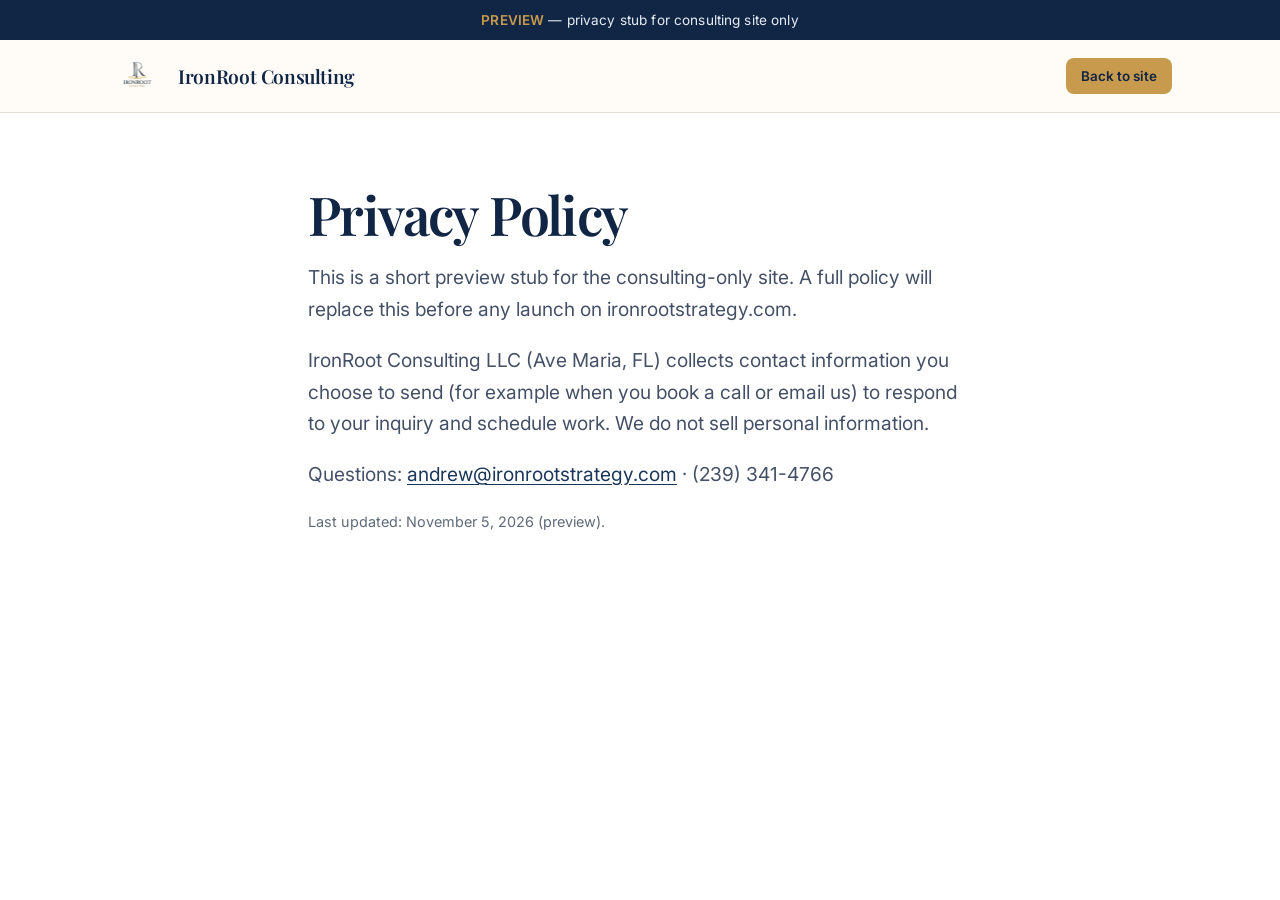
==== privacy.html @ d34fcd2e "Add the production site from the preview, plus production-only extras. Copies the current ironrootst" ====
<!DOCTYPE html>
<html lang="en">
<head>
<meta charset="utf-8">
<meta name="viewport" content="width=device-width, initial-scale=1">
<!-- Hostname-gated noindex: injected only on *.github.io. Do not replace with a static robots meta; that would noindex production if these files are published as-is. -->
<script>
(function () {
  var host = (location.hostname || "").toLowerCase();
  if (host !== "ironrootconsulting.github.io" && !/\.github\.io$/.test(host)) return;
  if (!document.head) return;
  var meta = document.createElement("meta");
  meta.name = "robots";
  meta.content = "noindex";
  document.head.appendChild(meta);
})();
</script>
<meta name="google-site-verification" content="wTup8eq-XtZjlLZiZfCCiqJYmP6QYBVNpn3Ds-2y3cA" />
<!-- Google tag (gtag.js) -->
<script async src="https://www.googletagmanager.com/gtag/js?id=G-VJBLDFXN01"></script>
<script>
  window.dataLayer = window.dataLayer || [];
  function gtag(){dataLayer.push(arguments);}
  gtag('js', new Date());

  gtag('config', 'G-VJBLDFXN01');
</script>
<title>Privacy Policy – IronRoot Consulting</title>
<link rel="icon" href="favicon.svg" type="image/svg+xml">
<link href="https://fonts.googleapis.com/css2?family=Inter:wght@400;600&family=Playfair+Display:wght@700&display=swap" rel="stylesheet">
<link rel="stylesheet" href="styles.css">
</head>
<body>
<div class="preview-banner"><strong>PREVIEW</strong> — privacy stub for consulting site only</div>
<header class="top"><div class="wrap">
  <a class="brand" href="index.html"><img src="assets/ir-logo.png" alt="" width="40" height="40"> IronRoot Consulting</a>
  <nav><a class="btn nav" href="index.html">Back to site</a></nav>
</div></header>
<section><div class="wrap" style="max-width:720px">
  <h2 style="text-align:left">Privacy Policy</h2>
  <p style="color:var(--slate)">This is a short preview stub for the consulting-only site. A full policy will replace this before any launch on ironrootstrategy.com.</p>
  <p style="color:var(--slate)">IronRoot Consulting LLC (Ave Maria, FL) collects contact information you choose to send (for example when you book a call or email us) to respond to your inquiry and schedule work. We do not sell personal information.</p>
  <p style="color:var(--slate)">Questions: <a href="mailto:andrew@ironrootstrategy.com">andrew@ironrootstrategy.com</a> · (239) 341-4766</p>
  <p style="color:var(--muted);font-size:.9rem">Last updated: November 5, 2026 (preview).</p>
</div></section>
</body>
</html>
---- styles.css ----
/* IronRoot Consulting preview — calm navy, gold only on actions */
:root{
  --navy:#112545;
  --navy-2:#1a3658;
  --deep:#0B1526;
  --gold:#C79A4D;
  --gold-d:#a67c35;
  --ink:#1c2430;
  --slate:#445066;
  --muted:#5f6b7a;
  --line:#e4dfd6;
  --bg:#F7F5F1;
  --white:#fff;
}
*{box-sizing:border-box}
img,picture{max-width:100%}
html{scroll-behavior:smooth}
body{
  margin:0;
  font-family:Inter,system-ui,-apple-system,Segoe UI,Roboto,sans-serif;
  font-size:clamp(1.02rem,0.35vw + 0.96rem,1.2rem);
  color:var(--ink);
  background:var(--white);
  line-height:1.65;
  -webkit-font-smoothing:antialiased;
}
h1,h2,h3,.brand{font-family:"Playfair Display",Georgia,serif;font-weight:600}
h1,h2{letter-spacing:-.03em}
strong{font-weight:600}
a{color:var(--navy-2);text-underline-offset:3px}
a:hover{color:var(--navy)}
a:focus-visible,summary:focus-visible,.btn:focus-visible{outline:2px solid var(--gold);outline-offset:3px}
.wrap{max-width:1120px;margin:0 auto;padding:0 28px}
main section[id]{scroll-margin-top:84px}

.preview-banner{background:var(--navy);color:#e7edf4;text-align:center;font-size:.85rem;letter-spacing:.01em;padding:9px 16px}
.preview-banner strong{color:var(--gold);font-weight:600}

.confirm{display:inline-block;background:#fef3c7;color:#92400e;border:1px solid #f59e0b;font-size:.72rem;font-weight:600;padding:2px 8px;border-radius:4px;margin-left:6px;vertical-align:middle;letter-spacing:.01em;line-height:1.4;font-family:Inter,sans-serif}
.confirm-block{background:#fffbeb;border-left:3px solid var(--gold);padding:12px 16px;margin:16px 0;font-size:.95rem;color:#78350f;line-height:1.5}

header.top{position:sticky;top:0;z-index:20;background:#fffcf8;border-bottom:1px solid var(--line)}
.top .wrap{display:flex;align-items:center;justify-content:space-between;min-height:72px;gap:20px}
.brand{display:flex;align-items:center;gap:12px;text-decoration:none;color:var(--navy);font-size:1.2rem;letter-spacing:-.02em;line-height:1.1}
.brand img{height:40px;width:auto;object-fit:contain;object-position:center;background:transparent}
nav{position:relative;display:flex;align-items:center;flex-wrap:wrap;justify-content:flex-end;gap:2px 2px}
nav a{color:var(--slate);text-decoration:none;margin-left:16px;font-size:.92rem;font-family:Inter,sans-serif;font-weight:500}
nav a:hover{color:var(--navy)}

.btn{display:inline-block;background:var(--gold);color:var(--navy);text-decoration:none;font-weight:600;padding:14px 22px;border-radius:8px;border:1px solid transparent;cursor:pointer;font-size:.95rem;font-family:Inter,sans-serif;line-height:1.2;transition:transform .22s cubic-bezier(.16,.84,.24,1),background .22s ease,color .22s ease,box-shadow .22s ease}
.btn:hover{background:var(--gold-d);color:#fff}
@media(hover:hover){
  .btn:hover{transform:translateY(-2px);box-shadow:0 10px 24px rgba(17,37,69,.18)}
  .btn:active{transform:translateY(0);box-shadow:none}
}
.btn.ghost{background:transparent;color:var(--navy);border-color:#d5d0c6}
.btn.ghost:hover{border-color:var(--navy);color:var(--navy);background:transparent}
.btn.nav{margin-left:14px;padding:9px 14px;font-size:.84rem}

.hero{padding:clamp(3.25rem,8vw,6.5rem) 0 clamp(3.5rem,8vw,5.75rem);background:linear-gradient(180deg,#0B1526 0%,#112545 58%,#16304d 100%);color:#fff}
.hero-layout{display:grid;grid-template-columns:minmax(0,1fr) minmax(0,240px);gap:40px 48px;align-items:center;width:100%;max-width:100%}
.hero-layout > *{min-width:0;max-width:100%}
.hero-portrait{margin:0;width:min(100%,240px);max-width:100%;min-width:0;justify-self:end;border-radius:18px;padding:3px;background:rgba(199,154,77,.7);box-shadow:0 18px 40px rgba(0,0,0,.28);overflow:hidden}
.hero-portrait picture{display:block;max-width:100%}
.hero-portrait img{width:100%;max-width:100%;height:auto;aspect-ratio:3/4;object-fit:cover;object-position:center 20%;display:block;border-radius:15px}
.hero h1{font-size:clamp(1.65rem,1.05rem + 1.6vw,2.4rem);line-height:1.22;margin:0 0 22px;max-width:min(18em,100%);color:#fff;font-weight:600;overflow-wrap:break-word}
.hero .sub{font-size:clamp(1.02rem,2.2vw,1.2rem);line-height:1.6;color:#d7e0ea;max-width:680px;margin:0 0 28px;font-family:Inter,sans-serif;font-weight:400}
.hero .actions{display:flex;gap:14px;flex-wrap:wrap;margin:0 0 36px}
.hero .btn.ghost{border-color:rgba(255,255,255,.42);color:#fff}
.hero .btn.ghost:hover{border-color:var(--gold);color:#fff;background:rgba(199,154,77,.14)}
.trust{list-style:none;display:flex;flex-direction:column;gap:0;margin:0;padding:18px 0 0;border-top:1px solid rgba(255,255,255,.18);max-width:36rem}
.trust li{margin:0;color:#eef3f8;font-size:1rem;line-height:1.45;background:none;border:0;border-radius:0;border-bottom:1px solid rgba(255,255,255,.16);border-left:2px solid var(--gold);padding:11px 0 11px 14px}
.trust li:last-child{border-bottom:0}
.hero-note{max-width:720px;margin-top:22px}

section{padding:72px 0}
main > section{padding:clamp(5.25rem,11vw,7.25rem) 0}
section.alt{background:var(--bg)}
h2{font-size:clamp(2.2rem,9.4vw,3.35rem);color:var(--navy);margin:0 0 18px;text-align:center;line-height:1.08}
.lead{text-align:center;color:var(--slate);max-width:40rem;margin:0 auto 48px;font-size:clamp(1.02rem,2.4vw,1.15rem);line-height:1.6}

.tiles{display:grid;grid-template-columns:repeat(4,minmax(0,1fr));gap:18px}
.tile,.way,.mode,.plan,.proof,.faq details{background:#fff;border:1px solid var(--line);border-radius:14px}
.tile{padding:24px 22px}
.tile h3,.way h3,.mode h3{margin:0 0 8px;font-size:clamp(1.25rem,4.2vw,1.5rem);color:var(--navy);line-height:1.2}
.tile p,.way p,.mode p{margin:0;color:var(--slate);font-size:1rem;line-height:1.55}
.two-ways{display:grid;grid-template-columns:repeat(2,minmax(0,1fr));gap:18px;margin-top:28px}
.way{padding:24px 22px}
.fit{text-align:center;color:var(--slate);max-width:720px;margin:40px auto 0;font-size:1rem}
.center{text-align:center;margin-top:40px}
.center a{font-weight:600;text-decoration:none}
.center a:hover{color:var(--gold-d)}

.problems{max-width:720px;margin:0 auto;padding:0;list-style:none;display:flex;flex-direction:column;gap:12px}
.problems li{background:#fff;border:1px solid var(--line);border-radius:12px;padding:18px 22px;margin:0;color:var(--slate)}
.problems li strong{color:var(--navy)}

.modes{display:grid;grid-template-columns:repeat(3,minmax(0,1fr));gap:18px;margin-bottom:48px}
.mode{padding:24px 22px}
.steps{counter-reset:step;list-style:none;padding:0;max-width:720px;margin:0 auto}
.steps li{position:relative;padding:20px 0 20px 64px;border-bottom:1px solid var(--line)}
.steps li:last-child{border-bottom:0}
.steps li::before{counter-increment:step;content:counter(step);position:absolute;left:0;top:20px;width:40px;height:40px;border-radius:50%;background:var(--navy);color:#fff;display:grid;place-items:center;font-weight:600;font-size:.95rem;font-family:Inter,sans-serif}
.steps h3{margin:0 0 4px;font-size:1.15rem;color:var(--navy)}
.steps p{margin:0;color:var(--slate);font-size:1rem}
.process-note{max-width:720px;margin:28px auto 0}

.plans{display:grid;grid-template-columns:repeat(2,minmax(0,1fr));gap:24px;max-width:960px;margin:0 auto;align-items:stretch}
.plan{padding:32px 30px;display:flex;flex-direction:column}
.plan.featured{border:1px solid var(--gold);box-shadow:0 18px 44px rgba(17,37,69,.08)}
.plan h3{margin:0;color:var(--navy);font-size:1.5rem;line-height:1.25}
.price{font-size:2.25rem;font-weight:600;color:var(--navy);margin:14px 0 8px;font-family:Inter,sans-serif;letter-spacing:-.03em;line-height:1.1}
.plan .blurb{color:var(--slate);margin:0 0 18px}
.plan ul{padding-left:18px;color:var(--slate);margin:0 0 18px;flex:1}
.plan li{margin:0 0 8px}
.plan li:last-child{margin-bottom:0}
.plan .scope,.plan .travel{color:var(--slate);margin:0 0 14px;font-size:.98rem}
.plan .btn{text-align:center;margin-top:auto}
.after{text-align:center;max-width:680px;margin:52px auto 0;color:var(--slate)}
.after h3{color:var(--navy);margin:0 0 8px;font-size:1.4rem}

.about-grid{display:grid;grid-template-columns:minmax(0,260px) minmax(0,1fr);gap:48px;align-items:start;max-width:1000px;margin:0 auto}
.about-grid > *{min-width:0}
.about-photo{margin:0;max-width:100%;min-width:0;aspect-ratio:3/4;border-radius:14px;overflow:hidden}
.about-photo img{object-fit:cover;width:100%;max-width:100%;height:auto;display:block;border-radius:14px}
.about-copy p{color:var(--slate);margin:0 0 16px;max-width:720px}
.metrics{margin:4px 0 18px;padding-left:18px;color:var(--slate);max-width:720px}
.metrics li{margin-bottom:6px}
.proof{padding:36px 32px 28px;margin-top:56px;min-width:0;max-width:100%}
.proof h3{margin:0 0 10px;color:var(--navy);font-size:clamp(1.5rem,5.6vw,2rem);line-height:1.15;overflow-wrap:break-word}
.proof > .stat{margin:8px 0 0}
.proof > .stat + .note{margin-top:22px;padding-top:18px;border-top:1px solid var(--line)}
.proof .note{font-style:italic;color:var(--muted);font-size:1rem;line-height:1.55;margin:0 0 18px;max-width:min(40rem,100%);overflow-wrap:break-word}
.stat-grid{display:grid;grid-template-columns:repeat(3,minmax(0,1fr));gap:14px;min-width:0;width:100%}
.stat{background:var(--bg);border-radius:12px;padding:20px 18px 18px;min-width:0;max-width:100%}
.stat h3,.stat p{overflow-wrap:anywhere}
.stat-num{margin:0 0 8px;font-family:"Playfair Display",Georgia,serif;font-weight:600;font-size:2.15rem;line-height:1;letter-spacing:-.03em;color:var(--navy)}
.stat-label{margin:0;font-family:Inter,sans-serif;font-size:.92rem;line-height:1.4;color:var(--slate)}
.proof .stat h3{font-family:Inter,system-ui,sans-serif;font-size:1.05rem;font-weight:600;line-height:1.35;margin:0 0 8px;color:var(--navy)}
.proof .stat p{margin:0;font-family:Inter,system-ui,sans-serif;font-size:.95rem;line-height:1.5;color:var(--slate)}
#proof{scroll-margin-top:84px}

.faq{max-width:720px;margin:0 auto}
.faq details{padding:16px 20px;margin-bottom:12px}
.faq summary{cursor:pointer;font-weight:600;color:var(--navy);font-family:Inter,sans-serif;font-size:1.02rem}
.faq details p{margin:12px 0 0;color:var(--slate)}

.cta-final{text-align:center;background:linear-gradient(180deg,#112545 0%,#0B1526 100%);color:#fff}
.cta-final h2{color:#fff}
.cta-final .lead{color:#d7e0ea}
.cta-final .contact{margin-top:28px;color:#e7edf4}
.cta-final .contact a{font-weight:600;text-decoration:none;color:#fff}
.cta-final .contact a:hover{color:var(--gold)}
.calendar-note{max-width:560px;margin:22px auto}

footer{background:var(--deep);color:#c5ced8;padding:56px 0;font-size:.95rem}
footer .wrap{display:flex;justify-content:space-between;gap:32px;flex-wrap:wrap}
footer a{color:#f4f1eb;text-decoration:none}
footer a:hover{color:#fff}
footer p{margin:4px 0}
footer strong{color:#fff}

.nav-more{display:none;margin-left:8px;font-family:Inter,sans-serif;position:relative}
.nav-more > summary{list-style:none;cursor:pointer;color:var(--navy);font-weight:600;font-size:.95rem;padding:10px 14px;min-height:44px;border:1px solid var(--line);border-radius:8px;background:#fff;display:inline-flex;align-items:center}
.nav-more > summary::-webkit-details-marker{display:none}
.nav-more[open] > summary{background:transparent;border-color:transparent;color:transparent;font-size:0;position:fixed;top:16px;right:16px;z-index:80;width:48px;height:48px;padding:0;justify-content:center}
.nav-more[open] > summary::before,.nav-more[open] > summary::after{content:"";position:absolute;left:12px;right:12px;top:23px;height:2px;background:#fff;border-radius:1px}
.nav-more[open] > summary::before{transform:rotate(45deg)}
.nav-more[open] > summary::after{transform:rotate(-45deg)}
.nav-more .panel{position:absolute;right:0;top:calc(100% + 8px);background:#fff;border:1px solid var(--line);border-radius:12px;padding:8px;min-width:210px;box-shadow:0 16px 36px rgba(11,21,38,.12);display:flex;flex-direction:column;z-index:30}
.nav-more .panel a{margin:0;padding:10px 12px;color:var(--navy);text-decoration:none;border-radius:8px;font-size:.95rem}
.nav-more .panel a:hover{background:var(--bg)}

@keyframes fade-up{
  from{opacity:0;transform:translateY(18px)}
  to{opacity:1;transform:none}
}
.hero-portrait,.hero h1,.hero .sub,.hero .actions,.hero-note,.trust{animation:fade-up .8s cubic-bezier(.16,.84,.24,1) both}
.hero-portrait{animation-delay:.04s}
.hero h1{animation-delay:.1s}
.hero .sub{animation-delay:.18s}
.hero .actions{animation-delay:.26s}
.hero-note{animation-delay:.32s}
.trust{animation-delay:.4s}
html.js-motion .reveal{opacity:0;transform:translateY(26px);transition:opacity .8s cubic-bezier(.16,.84,.24,1),transform .9s cubic-bezier(.16,.84,.24,1)}
html.js-motion .reveal.is-in{opacity:1;transform:none}
@keyframes menu-in{
  from{opacity:0;transform:translateY(-100%)}
  to{opacity:1;transform:none}
}
@media(max-width:900px){
  .hero-layout{grid-template-columns:minmax(0,1fr);justify-items:start;gap:28px}
  .hero-portrait{order:-1;width:min(62vw,230px);max-width:100%;min-width:0;justify-self:center}
  .hero-copy,.hero h1,.hero .sub{max-width:100%}
  .tiles,.modes,.plans,.about-grid,.two-ways,.stat-grid,.proof .stat-grid{grid-template-columns:minmax(0,1fr)}
  .about-photo{max-width:min(72vw,280px)}
  .hero .actions .btn,.plan .btn,.cta-final .btn{width:min(100%,420px);text-align:center}
  .proof{padding:28px 18px 22px}
  .proof > .stat{margin-bottom:2px}
  .proof > .stat + .note{margin-top:26px}
  .wrap{padding:0 20px}
  .plan{padding:26px 22px}
  main section[id],#proof{scroll-margin-top:112px}
}
@media(max-width:1040px){
  nav > a:not(.btn){display:none}
  .nav-more{display:block}
  .tiles{grid-template-columns:repeat(2,minmax(0,1fr))}
  .modes,.plans,.about-grid,.two-ways{grid-template-columns:minmax(0,1fr)}
  .stat-grid{grid-template-columns:repeat(2,minmax(0,1fr))}
  .about-photo{max-width:260px}
  .top .wrap{
    display:grid;
    grid-template-columns:minmax(0,1fr) auto;
    align-items:center;
    column-gap:12px;
    row-gap:8px;
    min-height:0;
    padding-top:10px;
    padding-bottom:10px;
  }
  .brand{grid-column:1;grid-row:1;white-space:nowrap;font-size:clamp(1.2rem,4.4vw,1.5rem);gap:0;min-width:0;letter-spacing:-.03em}
  .brand img{display:none}
  nav{display:contents}
  .nav-more{grid-column:2;grid-row:1;margin:0;justify-self:end}
  a.btn.nav[href="https://calendar.app.google/rnamZXdXAbJXoZ3T8"]{display:none}
  .nav-more[open] .panel{
    position:fixed;inset:0;z-index:70;min-width:0;border:0;border-radius:0;box-shadow:none;
    background:var(--navy);color:#fff;padding:92px 28px 48px;justify-content:center;gap:2px;
    animation:menu-in .5s cubic-bezier(.16,.84,.24,1);
  }
  .nav-more[open] .panel a{
    margin:0;padding:10px 0;background:transparent;border-radius:0;color:#fff;
    font-family:"Playfair Display",Georgia,serif;font-weight:600;
    font-size:clamp(2.15rem,10vw,3.5rem);line-height:1.05;letter-spacing:-.03em;
  }
  .nav-more[open] .panel a:hover{background:transparent;color:var(--gold)}
  body:has(.nav-more[open]){overflow:hidden}
}
@media(max-width:900px){
  .tiles,.stat-grid,.proof .stat-grid{grid-template-columns:minmax(0,1fr)}
  .about-photo{max-width:min(72vw,280px);justify-self:center;margin-inline:auto}
  main section[id],#proof{scroll-margin-top:84px}
}
@media(max-width:390px){
  .wrap{padding-left:16px;padding-right:16px}
}
@media(prefers-reduced-motion:reduce){
  html{scroll-behavior:auto}
  *,*::before,*::after{animation:none!important;transition:none!important}
  html.js-motion .reveal{opacity:1;transform:none}
}
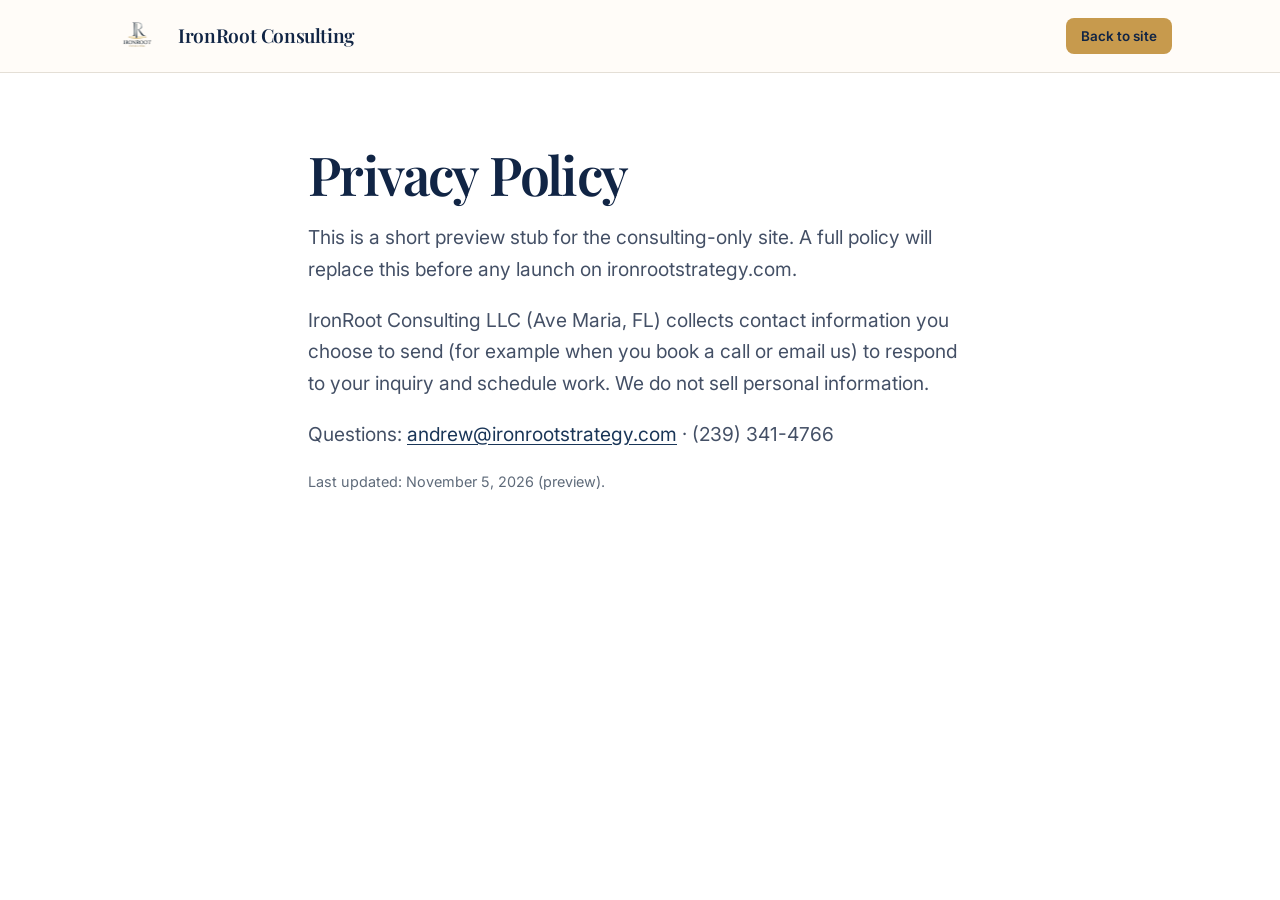
==== commit 71e2f309: "Remove the preview banners from the home and privacy pages. The privacy stub body is unchanged. No C" ====
--- a/privacy.html
+++ b/privacy.html
@@ -31,7 +31,6 @@
 <link rel="stylesheet" href="styles.css">
 </head>
 <body>
-<div class="preview-banner"><strong>PREVIEW</strong> — privacy stub for consulting site only</div>
 <header class="top"><div class="wrap">
   <a class="brand" href="index.html"><img src="assets/ir-logo.png" alt="" width="40" height="40"> IronRoot Consulting</a>
   <nav><a class="btn nav" href="index.html">Back to site</a></nav>
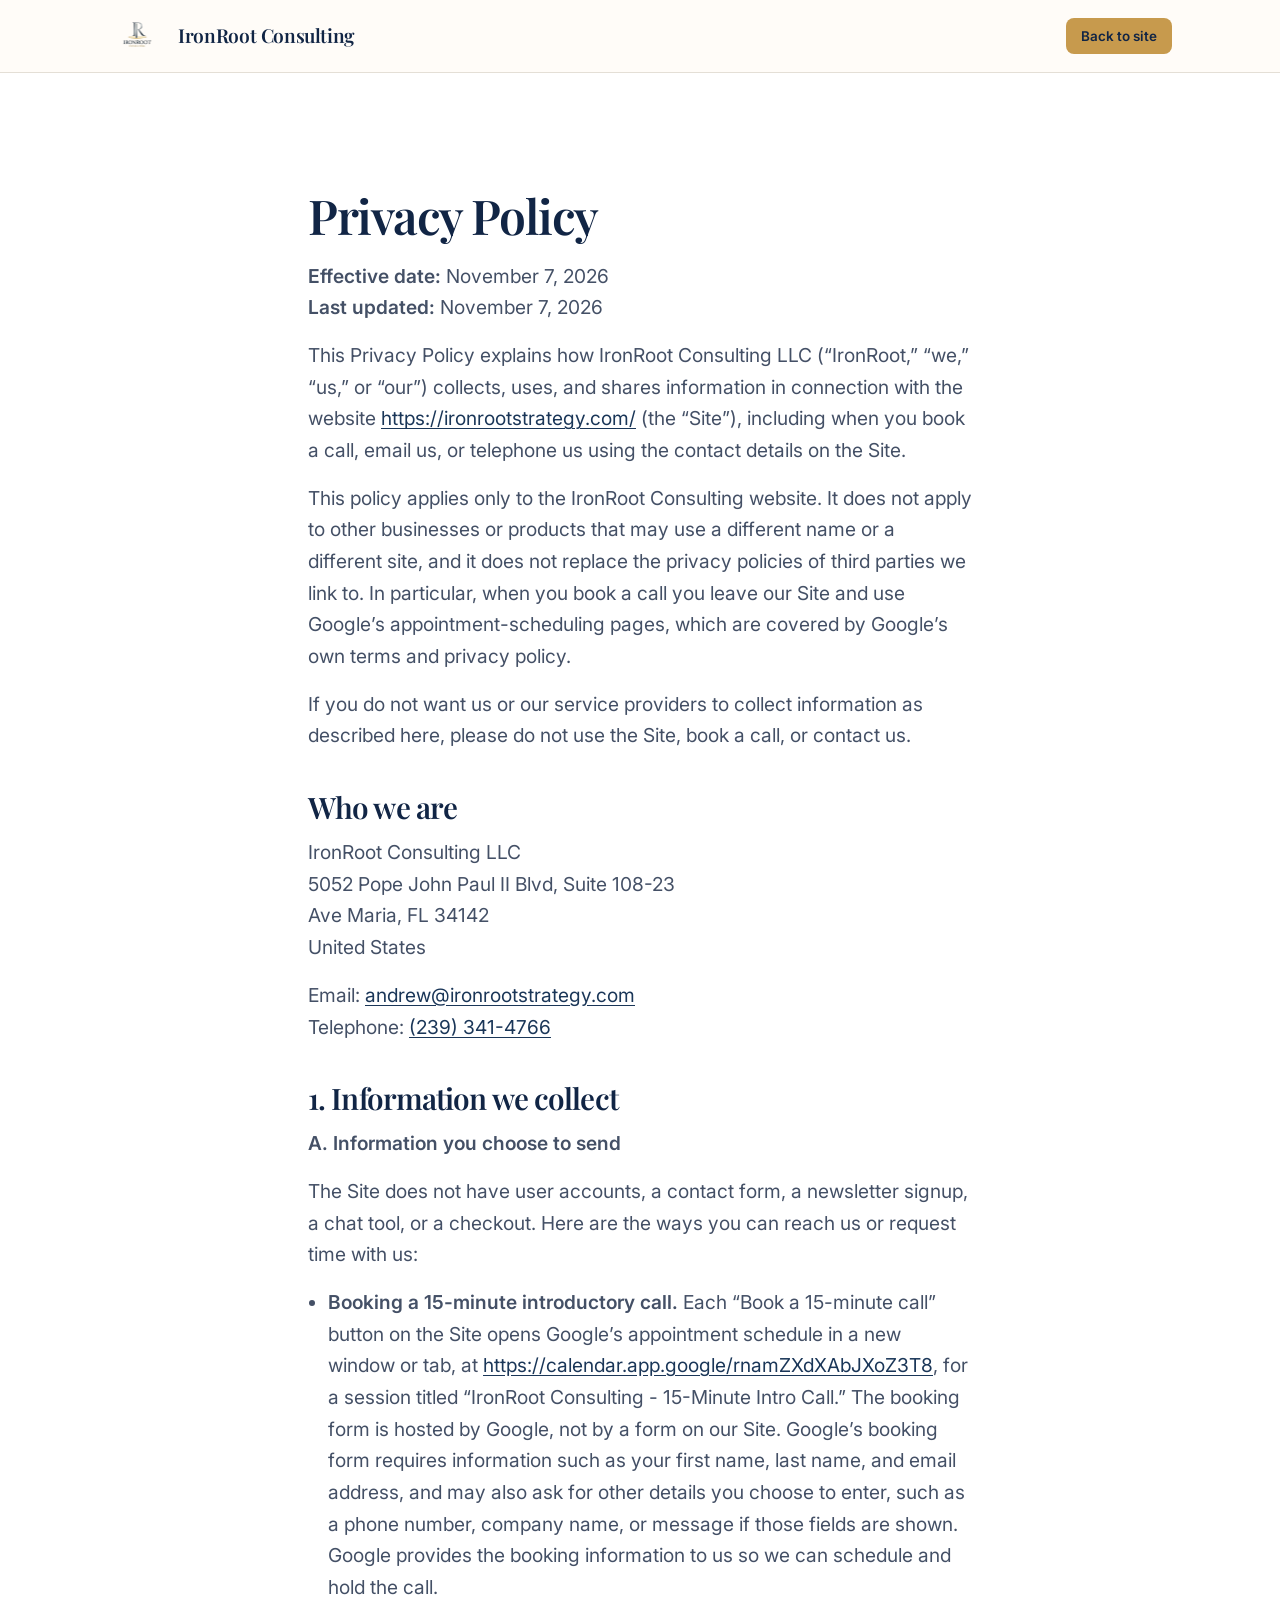
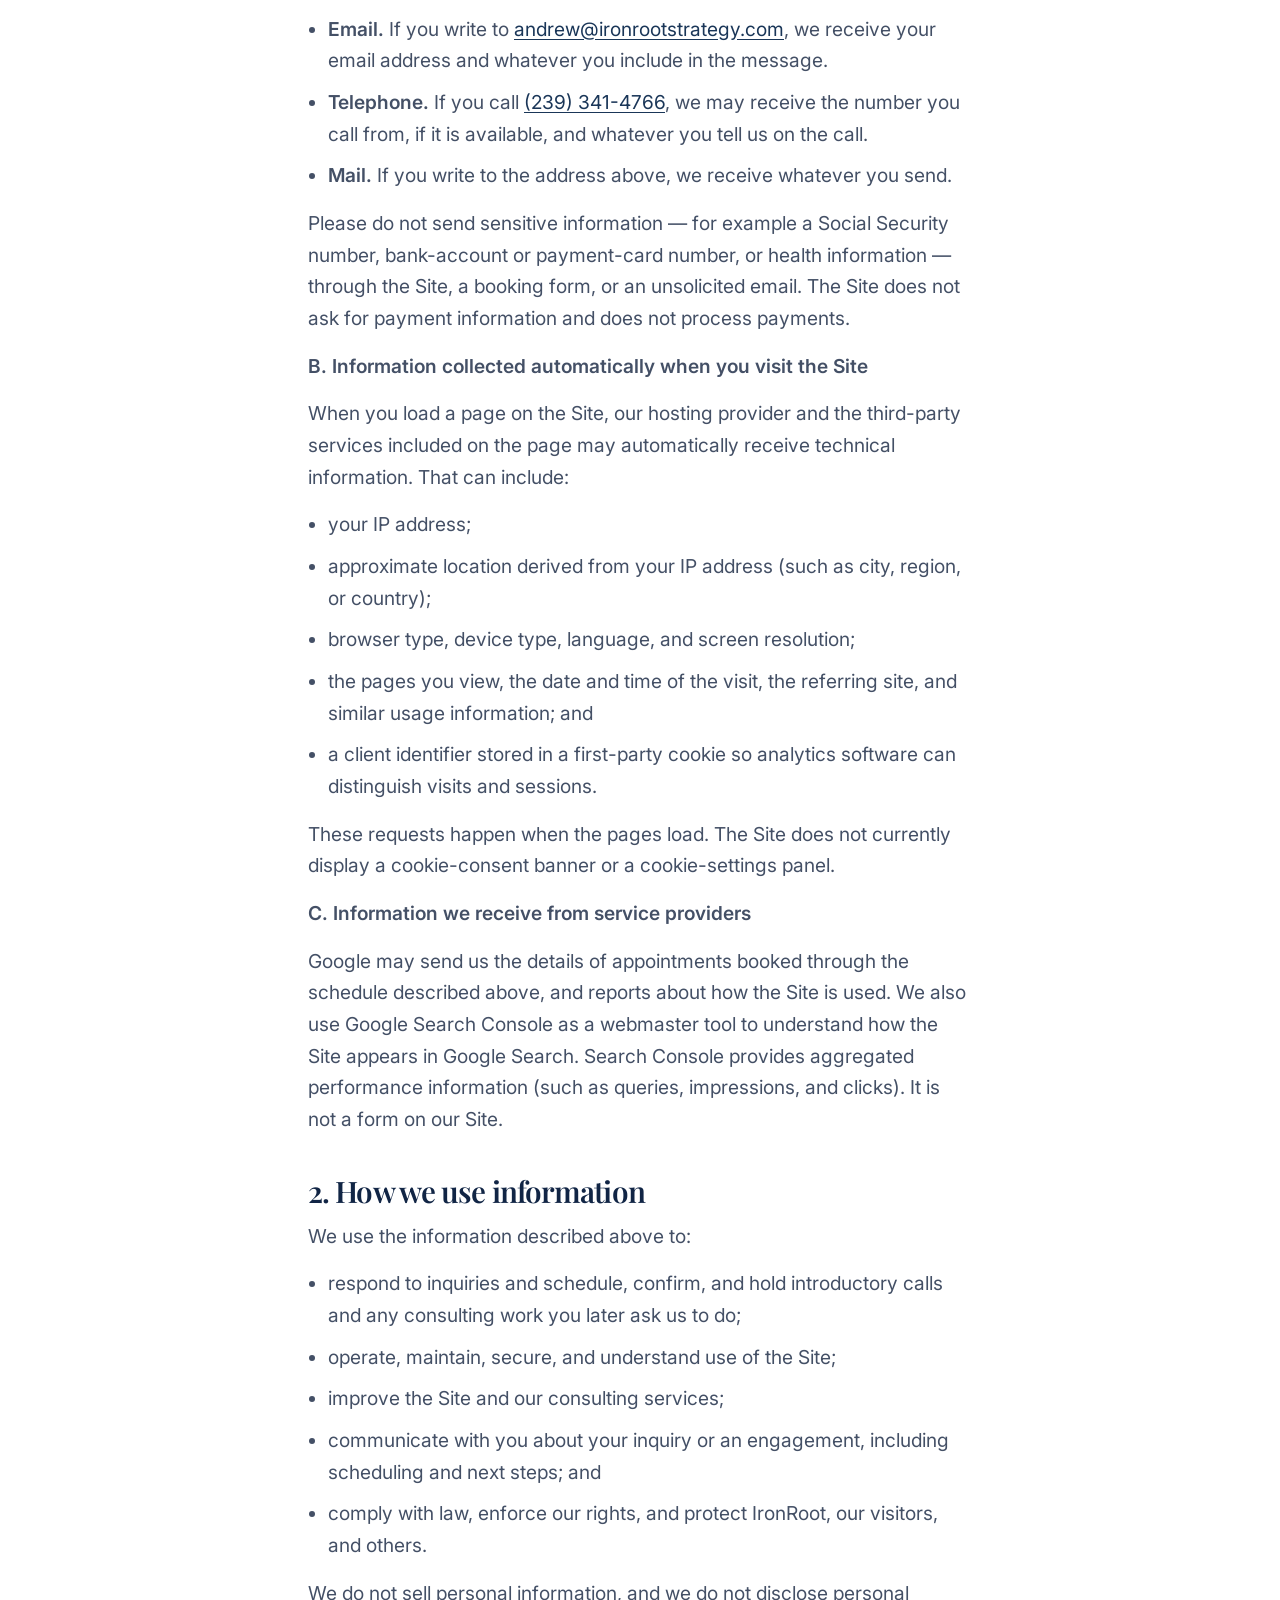
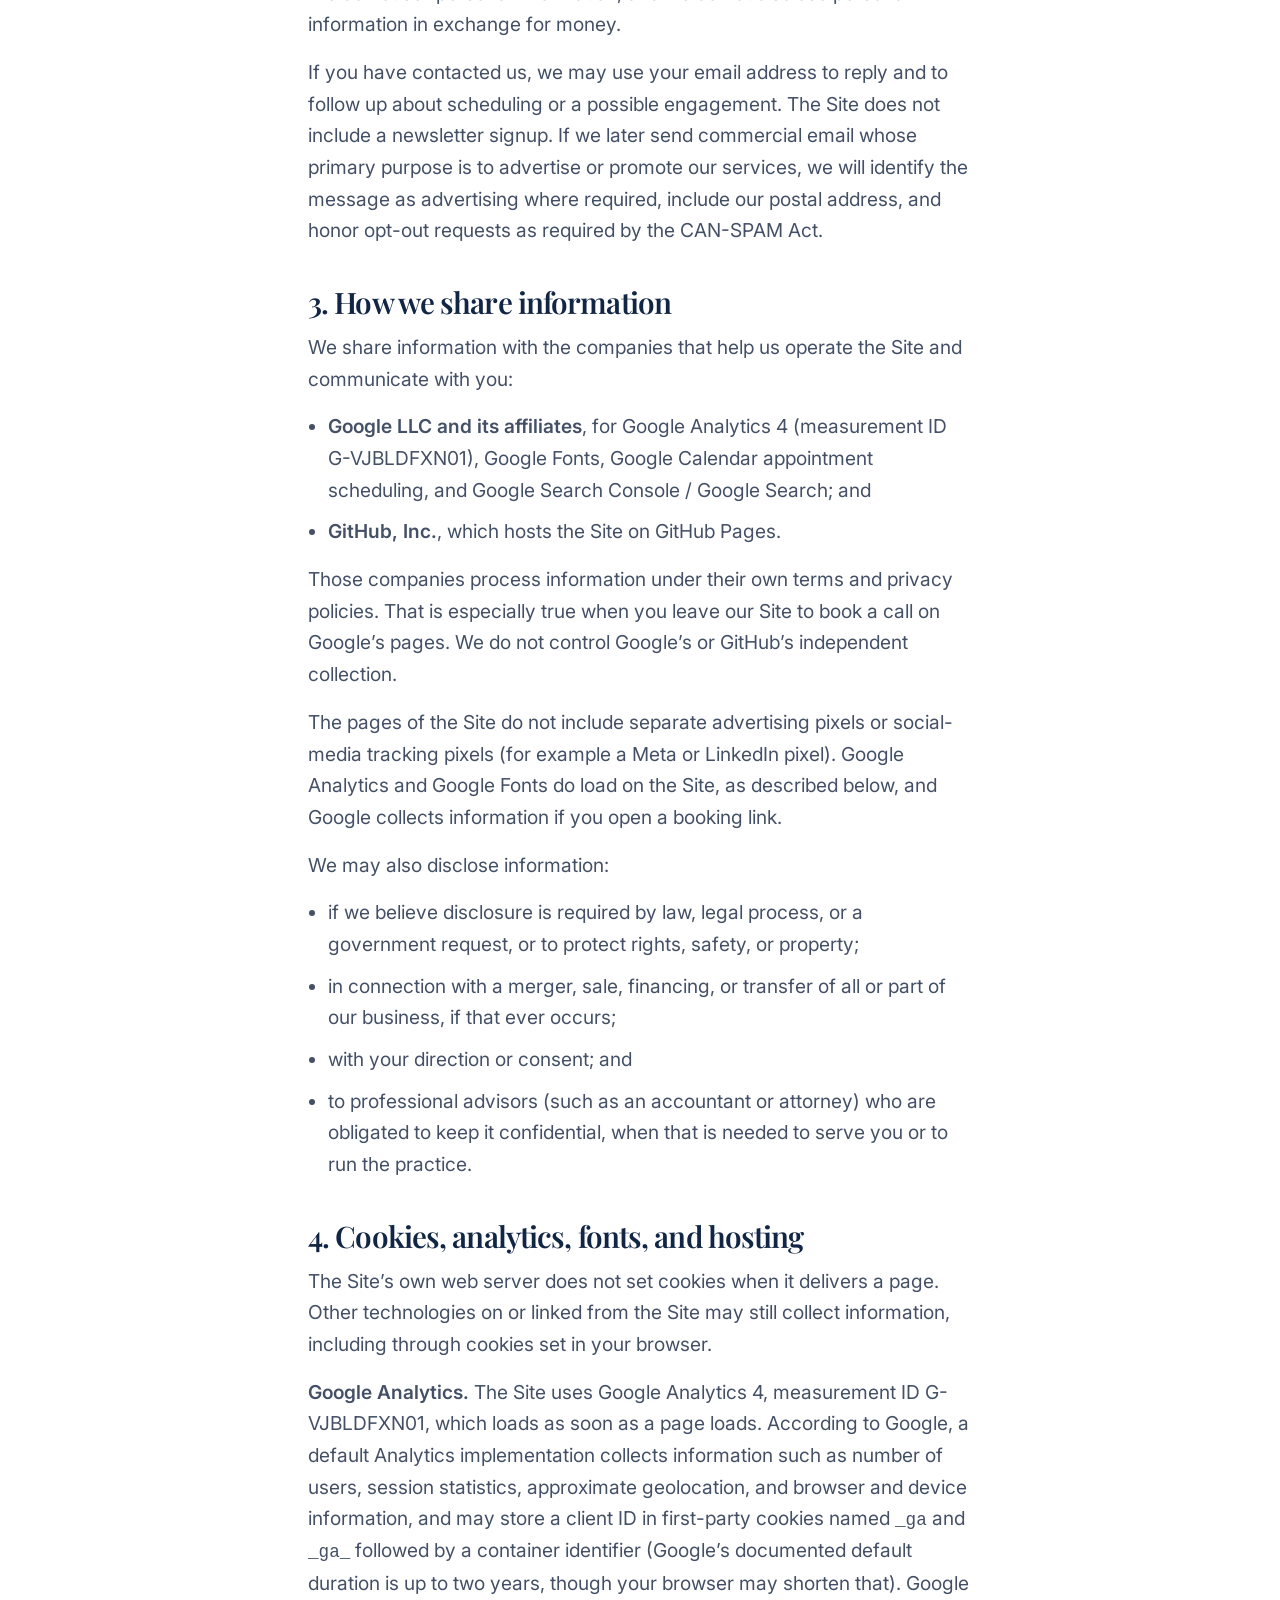
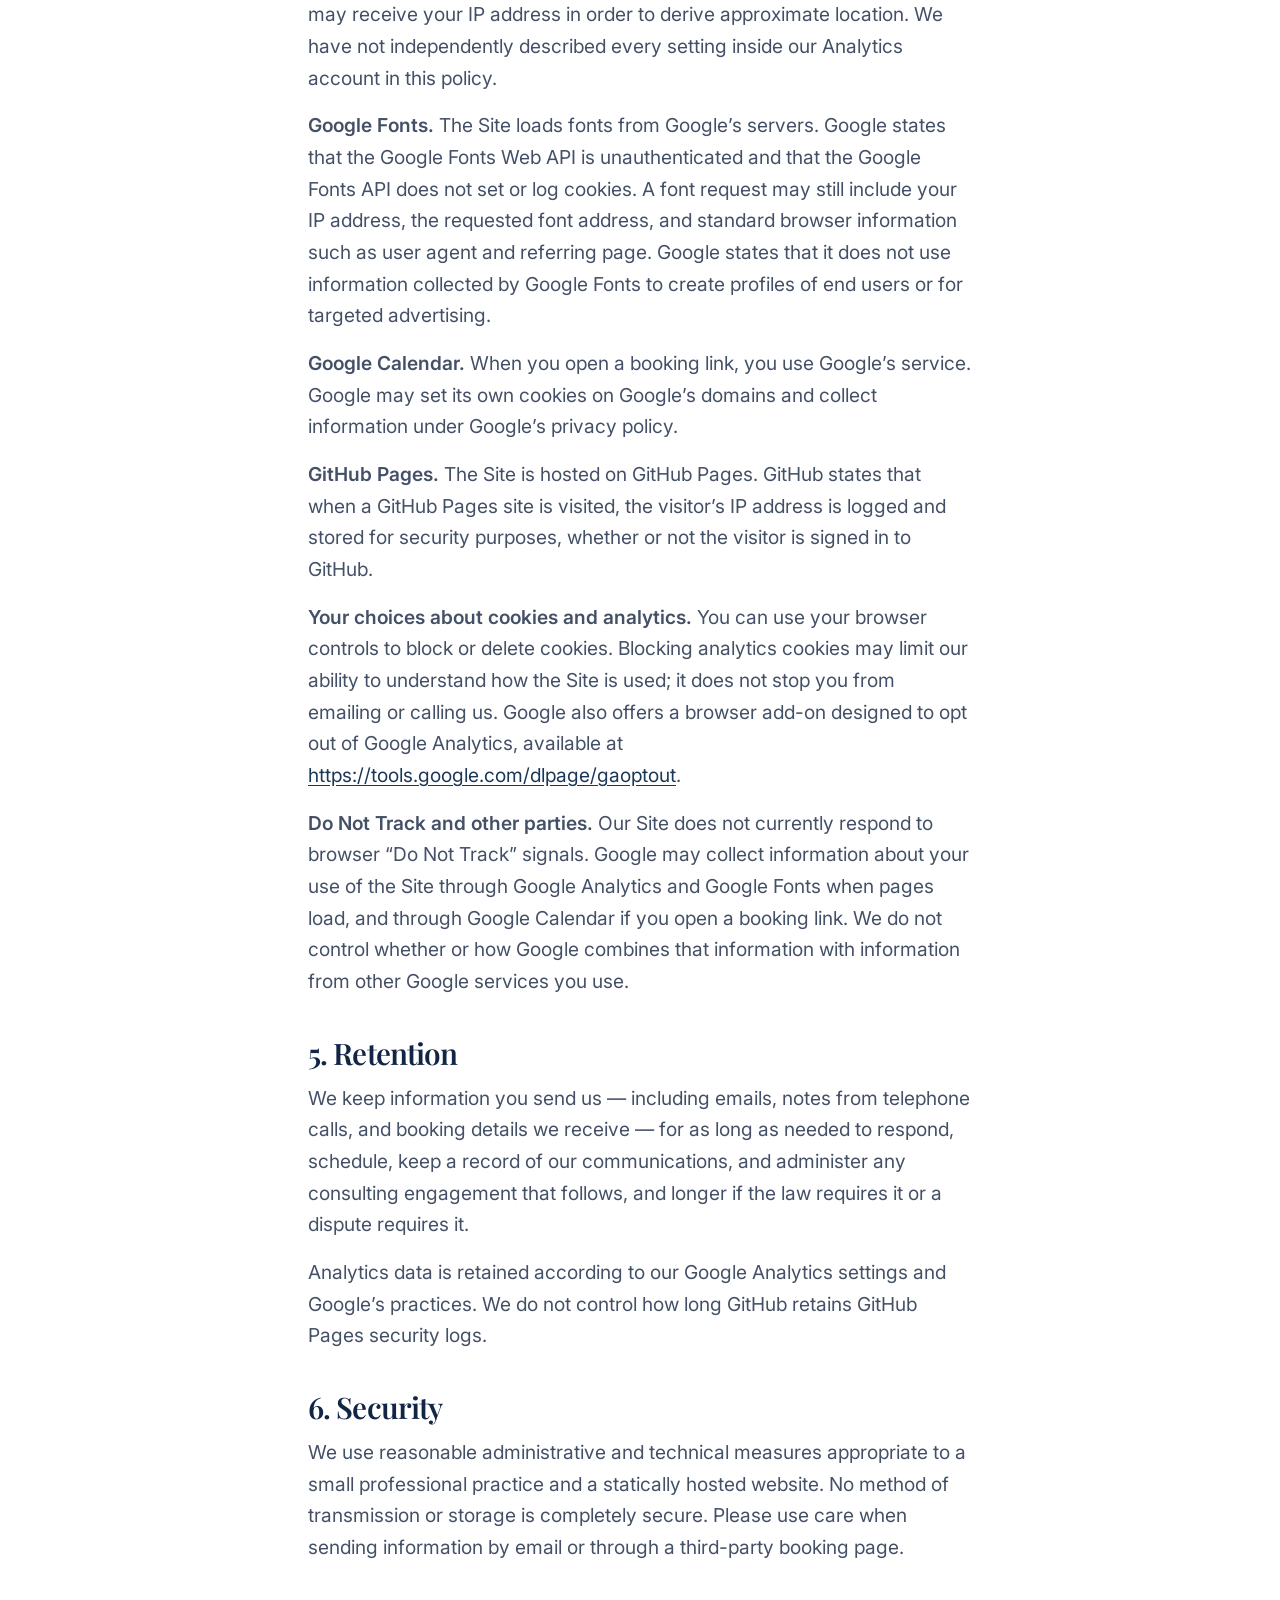
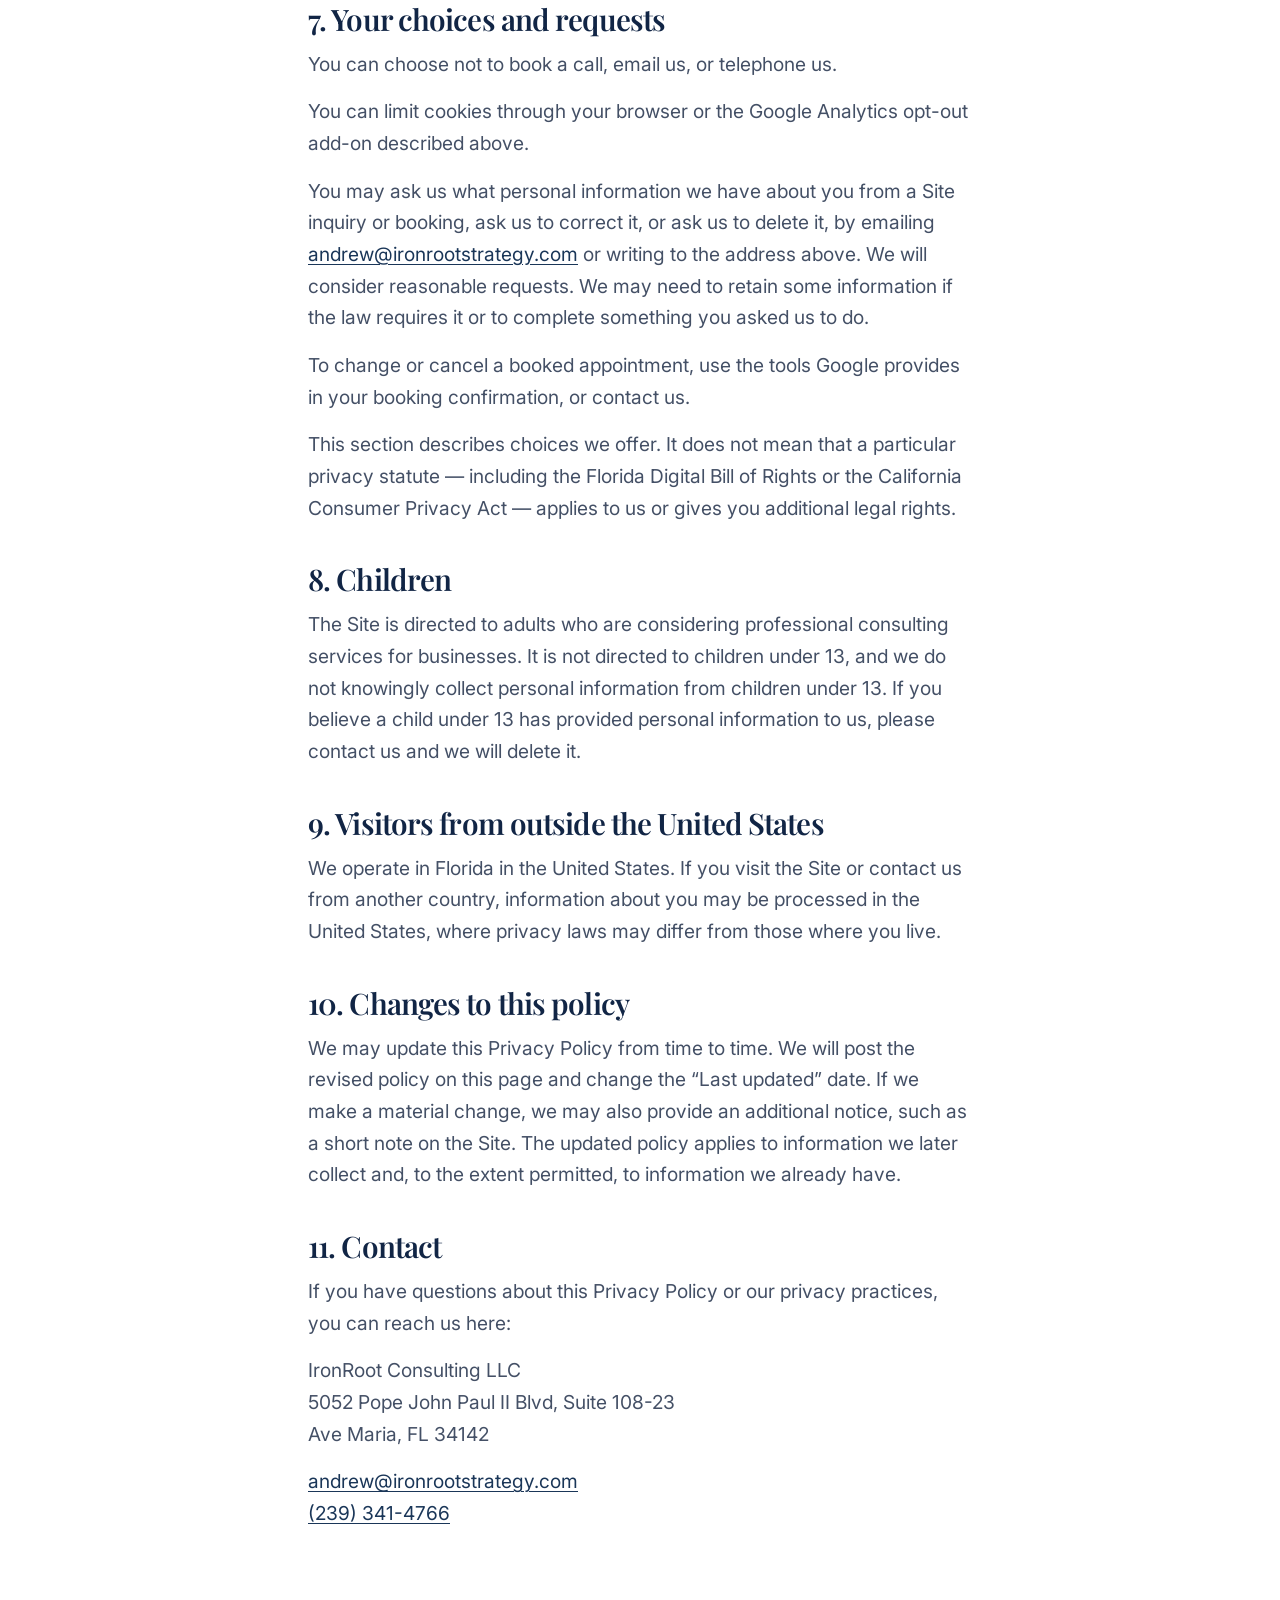
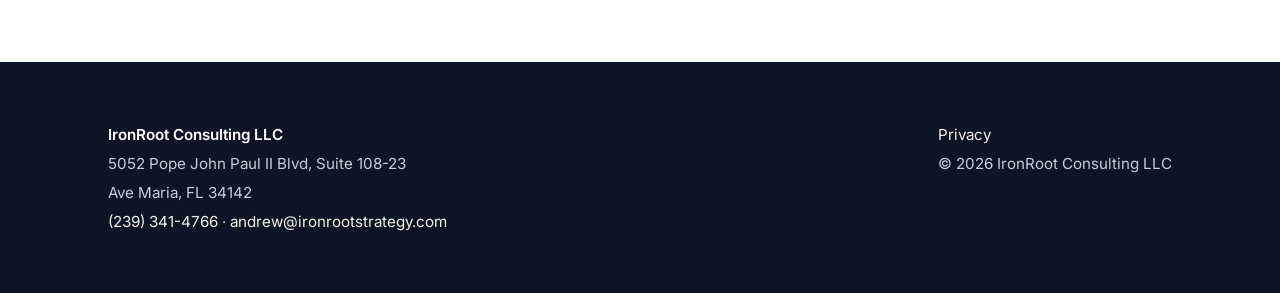
==== commit 8fd28b50: "Publish the approved privacy policy Replace the privacy.html preview stub with the November 7, 2026 " ====
--- a/privacy.html
+++ b/privacy.html
@@ -29,18 +29,131 @@
 <link rel="icon" href="favicon.svg" type="image/svg+xml">
 <link href="https://fonts.googleapis.com/css2?family=Inter:wght@400;600&family=Playfair+Display:wght@700&display=swap" rel="stylesheet">
 <link rel="stylesheet" href="styles.css">
+<style>
+main.policy .wrap{max-width:720px}
+main.policy h1{font-size:clamp(2.2rem,5vw,3rem);color:var(--navy);text-align:left;line-height:1.12;margin:0 0 18px}
+main.policy h2{font-size:clamp(1.45rem,2.5vw,1.85rem);text-align:left;line-height:1.25;margin:2.25rem 0 .75rem}
+main.policy p,main.policy li{color:var(--slate)}
+main.policy p{margin:0 0 16px}
+main.policy ul{margin:0 0 16px;padding-left:1.25rem}
+main.policy li{margin:0 0 10px}
+main.policy li:last-child{margin-bottom:0}
+main.policy code{font-family:ui-monospace,SFMono-Regular,Menlo,Consolas,monospace;font-size:.92em}
+</style>
 </head>
 <body>
 <header class="top"><div class="wrap">
   <a class="brand" href="index.html"><img src="assets/ir-logo.png" alt="" width="40" height="40"> IronRoot Consulting</a>
   <nav><a class="btn nav" href="index.html">Back to site</a></nav>
 </div></header>
-<section><div class="wrap" style="max-width:720px">
-  <h2 style="text-align:left">Privacy Policy</h2>
-  <p style="color:var(--slate)">This is a short preview stub for the consulting-only site. A full policy will replace this before any launch on ironrootstrategy.com.</p>
-  <p style="color:var(--slate)">IronRoot Consulting LLC (Ave Maria, FL) collects contact information you choose to send (for example when you book a call or email us) to respond to your inquiry and schedule work. We do not sell personal information.</p>
-  <p style="color:var(--slate)">Questions: <a href="mailto:andrew@ironrootstrategy.com">andrew@ironrootstrategy.com</a> · (239) 341-4766</p>
-  <p style="color:var(--muted);font-size:.9rem">Last updated: November 5, 2026 (preview).</p>
+<main class="policy">
+<section><div class="wrap">
+  <h1>Privacy Policy</h1>
+  <p><strong>Effective date:</strong> November 7, 2026<br>
+<strong>Last updated:</strong> November 7, 2026</p>
+  <p>This Privacy Policy explains how IronRoot Consulting LLC (“IronRoot,” “we,” “us,” or “our”) collects, uses, and shares information in connection with the website <a href="https://ironrootstrategy.com/">https://ironrootstrategy.com/</a> (the “Site”), including when you book a call, email us, or telephone us using the contact details on the Site.</p>
+  <p>This policy applies only to the IronRoot Consulting website. It does not apply to other businesses or products that may use a different name or a different site, and it does not replace the privacy policies of third parties we link to. In particular, when you book a call you leave our Site and use Google’s appointment-scheduling pages, which are covered by Google’s own terms and privacy policy.</p>
+  <p>If you do not want us or our service providers to collect information as described here, please do not use the Site, book a call, or contact us.</p>
+  <h2>Who we are</h2>
+  <p>IronRoot Consulting LLC<br>
+5052 Pope John Paul II Blvd, Suite 108-23<br>
+Ave Maria, FL 34142<br>
+United States</p>
+  <p>Email: <a href="mailto:andrew@ironrootstrategy.com">andrew@ironrootstrategy.com</a><br>
+Telephone: <a href="tel:+12393414766">(239) 341-4766</a></p>
+  <h2>1. Information we collect</h2>
+  <p><strong>A. Information you choose to send</strong></p>
+  <p>The Site does not have user accounts, a contact form, a newsletter signup, a chat tool, or a checkout. Here are the ways you can reach us or request time with us:</p>
+  <ul>
+    <li><strong>Booking a 15-minute introductory call.</strong> Each “Book a 15-minute call” button on the Site opens Google’s appointment schedule in a new window or tab, at <a href="https://calendar.app.google/rnamZXdXAbJXoZ3T8" target="_blank" rel="noopener">https://calendar.app.google/rnamZXdXAbJXoZ3T8</a>, for a session titled “IronRoot Consulting - 15-Minute Intro Call.” The booking form is hosted by Google, not by a form on our Site. Google’s booking form requires information such as your first name, last name, and email address, and may also ask for other details you choose to enter, such as a phone number, company name, or message if those fields are shown. Google provides the booking information to us so we can schedule and hold the call.</li>
+    <li><strong>Email.</strong> If you write to <a href="mailto:andrew@ironrootstrategy.com">andrew@ironrootstrategy.com</a>, we receive your email address and whatever you include in the message.</li>
+    <li><strong>Telephone.</strong> If you call <a href="tel:+12393414766">(239) 341-4766</a>, we may receive the number you call from, if it is available, and whatever you tell us on the call.</li>
+    <li><strong>Mail.</strong> If you write to the address above, we receive whatever you send.</li>
+  </ul>
+  <p>Please do not send sensitive information — for example a Social Security number, bank-account or payment-card number, or health information — through the Site, a booking form, or an unsolicited email. The Site does not ask for payment information and does not process payments.</p>
+  <p><strong>B. Information collected automatically when you visit the Site</strong></p>
+  <p>When you load a page on the Site, our hosting provider and the third-party services included on the page may automatically receive technical information. That can include:</p>
+  <ul>
+    <li>your IP address;</li>
+    <li>approximate location derived from your IP address (such as city, region, or country);</li>
+    <li>browser type, device type, language, and screen resolution;</li>
+    <li>the pages you view, the date and time of the visit, the referring site, and similar usage information; and</li>
+    <li>a client identifier stored in a first-party cookie so analytics software can distinguish visits and sessions.</li>
+  </ul>
+  <p>These requests happen when the pages load. The Site does not currently display a cookie-consent banner or a cookie-settings panel.</p>
+  <p><strong>C. Information we receive from service providers</strong></p>
+  <p>Google may send us the details of appointments booked through the schedule described above, and reports about how the Site is used. We also use Google Search Console as a webmaster tool to understand how the Site appears in Google Search. Search Console provides aggregated performance information (such as queries, impressions, and clicks). It is not a form on our Site.</p>
+  <h2>2. How we use information</h2>
+  <p>We use the information described above to:</p>
+  <ul>
+    <li>respond to inquiries and schedule, confirm, and hold introductory calls and any consulting work you later ask us to do;</li>
+    <li>operate, maintain, secure, and understand use of the Site;</li>
+    <li>improve the Site and our consulting services;</li>
+    <li>communicate with you about your inquiry or an engagement, including scheduling and next steps; and</li>
+    <li>comply with law, enforce our rights, and protect IronRoot, our visitors, and others.</li>
+  </ul>
+  <p>We do not sell personal information, and we do not disclose personal information in exchange for money.</p>
+  <p>If you have contacted us, we may use your email address to reply and to follow up about scheduling or a possible engagement. The Site does not include a newsletter signup. If we later send commercial email whose primary purpose is to advertise or promote our services, we will identify the message as advertising where required, include our postal address, and honor opt-out requests as required by the CAN-SPAM Act.</p>
+  <h2>3. How we share information</h2>
+  <p>We share information with the companies that help us operate the Site and communicate with you:</p>
+  <ul>
+    <li><strong>Google LLC and its affiliates</strong>, for Google Analytics 4 (measurement ID G-VJBLDFXN01), Google Fonts, Google Calendar appointment scheduling, and Google Search Console / Google Search; and</li>
+    <li><strong>GitHub, Inc.</strong>, which hosts the Site on GitHub Pages.</li>
+  </ul>
+  <p>Those companies process information under their own terms and privacy policies. That is especially true when you leave our Site to book a call on Google’s pages. We do not control Google’s or GitHub’s independent collection.</p>
+  <p>The pages of the Site do not include separate advertising pixels or social-media tracking pixels (for example a Meta or LinkedIn pixel). Google Analytics and Google Fonts do load on the Site, as described below, and Google collects information if you open a booking link.</p>
+  <p>We may also disclose information:</p>
+  <ul>
+    <li>if we believe disclosure is required by law, legal process, or a government request, or to protect rights, safety, or property;</li>
+    <li>in connection with a merger, sale, financing, or transfer of all or part of our business, if that ever occurs;</li>
+    <li>with your direction or consent; and</li>
+    <li>to professional advisors (such as an accountant or attorney) who are obligated to keep it confidential, when that is needed to serve you or to run the practice.</li>
+  </ul>
+  <h2>4. Cookies, analytics, fonts, and hosting</h2>
+  <p>The Site’s own web server does not set cookies when it delivers a page. Other technologies on or linked from the Site may still collect information, including through cookies set in your browser.</p>
+  <p><strong>Google Analytics.</strong> The Site uses Google Analytics 4, measurement ID G-VJBLDFXN01, which loads as soon as a page loads. According to Google, a default Analytics implementation collects information such as number of users, session statistics, approximate geolocation, and browser and device information, and may store a client ID in first-party cookies named <code>_ga</code> and <code>_ga_</code> followed by a container identifier (Google’s documented default duration is up to two years, though your browser may shorten that). Google may receive your IP address in order to derive approximate location. We have not independently described every setting inside our Analytics account in this policy.</p>
+  <p><strong>Google Fonts.</strong> The Site loads fonts from Google’s servers. Google states that the Google Fonts Web API is unauthenticated and that the Google Fonts API does not set or log cookies. A font request may still include your IP address, the requested font address, and standard browser information such as user agent and referring page. Google states that it does not use information collected by Google Fonts to create profiles of end users or for targeted advertising.</p>
+  <p><strong>Google Calendar.</strong> When you open a booking link, you use Google’s service. Google may set its own cookies on Google’s domains and collect information under Google’s privacy policy.</p>
+  <p><strong>GitHub Pages.</strong> The Site is hosted on GitHub Pages. GitHub states that when a GitHub Pages site is visited, the visitor’s IP address is logged and stored for security purposes, whether or not the visitor is signed in to GitHub.</p>
+  <p><strong>Your choices about cookies and analytics.</strong> You can use your browser controls to block or delete cookies. Blocking analytics cookies may limit our ability to understand how the Site is used; it does not stop you from emailing or calling us. Google also offers a browser add-on designed to opt out of Google Analytics, available at <a href="https://tools.google.com/dlpage/gaoptout" target="_blank" rel="noopener">https://tools.google.com/dlpage/gaoptout</a>.</p>
+  <p><strong>Do Not Track and other parties.</strong> Our Site does not currently respond to browser “Do Not Track” signals. Google may collect information about your use of the Site through Google Analytics and Google Fonts when pages load, and through Google Calendar if you open a booking link. We do not control whether or how Google combines that information with information from other Google services you use.</p>
+  <h2>5. Retention</h2>
+  <p>We keep information you send us — including emails, notes from telephone calls, and booking details we receive — for as long as needed to respond, schedule, keep a record of our communications, and administer any consulting engagement that follows, and longer if the law requires it or a dispute requires it.</p>
+  <p>Analytics data is retained according to our Google Analytics settings and Google’s practices. We do not control how long GitHub retains GitHub Pages security logs.</p>
+  <h2>6. Security</h2>
+  <p>We use reasonable administrative and technical measures appropriate to a small professional practice and a statically hosted website. No method of transmission or storage is completely secure. Please use care when sending information by email or through a third-party booking page.</p>
+  <h2>7. Your choices and requests</h2>
+  <p>You can choose not to book a call, email us, or telephone us.</p>
+  <p>You can limit cookies through your browser or the Google Analytics opt-out add-on described above.</p>
+  <p>You may ask us what personal information we have about you from a Site inquiry or booking, ask us to correct it, or ask us to delete it, by emailing <a href="mailto:andrew@ironrootstrategy.com">andrew@ironrootstrategy.com</a> or writing to the address above. We will consider reasonable requests. We may need to retain some information if the law requires it or to complete something you asked us to do.</p>
+  <p>To change or cancel a booked appointment, use the tools Google provides in your booking confirmation, or contact us.</p>
+  <p>This section describes choices we offer. It does not mean that a particular privacy statute — including the Florida Digital Bill of Rights or the California Consumer Privacy Act — applies to us or gives you additional legal rights.</p>
+  <h2>8. Children</h2>
+  <p>The Site is directed to adults who are considering professional consulting services for businesses. It is not directed to children under 13, and we do not knowingly collect personal information from children under 13. If you believe a child under 13 has provided personal information to us, please contact us and we will delete it.</p>
+  <h2>9. Visitors from outside the United States</h2>
+  <p>We operate in Florida in the United States. If you visit the Site or contact us from another country, information about you may be processed in the United States, where privacy laws may differ from those where you live.</p>
+  <h2>10. Changes to this policy</h2>
+  <p>We may update this Privacy Policy from time to time. We will post the revised policy on this page and change the “Last updated” date. If we make a material change, we may also provide an additional notice, such as a short note on the Site. The updated policy applies to information we later collect and, to the extent permitted, to information we already have.</p>
+  <h2>11. Contact</h2>
+  <p>If you have questions about this Privacy Policy or our privacy practices, you can reach us here:</p>
+  <p>IronRoot Consulting LLC<br>
+5052 Pope John Paul II Blvd, Suite 108-23<br>
+Ave Maria, FL 34142</p>
+  <p><a href="mailto:andrew@ironrootstrategy.com">andrew@ironrootstrategy.com</a><br>
+<a href="tel:+12393414766">(239) 341-4766</a></p>
 </div></section>
+</main>
+<footer><div class="wrap">
+  <div>
+    <p><strong>IronRoot Consulting LLC</strong></p>
+    <p>5052 Pope John Paul II Blvd, Suite 108-23</p>
+    <p>Ave Maria, FL 34142</p>
+    <p><a href="tel:+12393414766">(239) 341-4766</a> · <a href="mailto:andrew@ironrootstrategy.com">andrew@ironrootstrategy.com</a></p>
+  </div>
+  <div>
+    <p><a href="privacy.html">Privacy</a></p>
+    <p>© 2026 IronRoot Consulting LLC</p>
+  </div>
+</div></footer>
 </body>
 </html>
